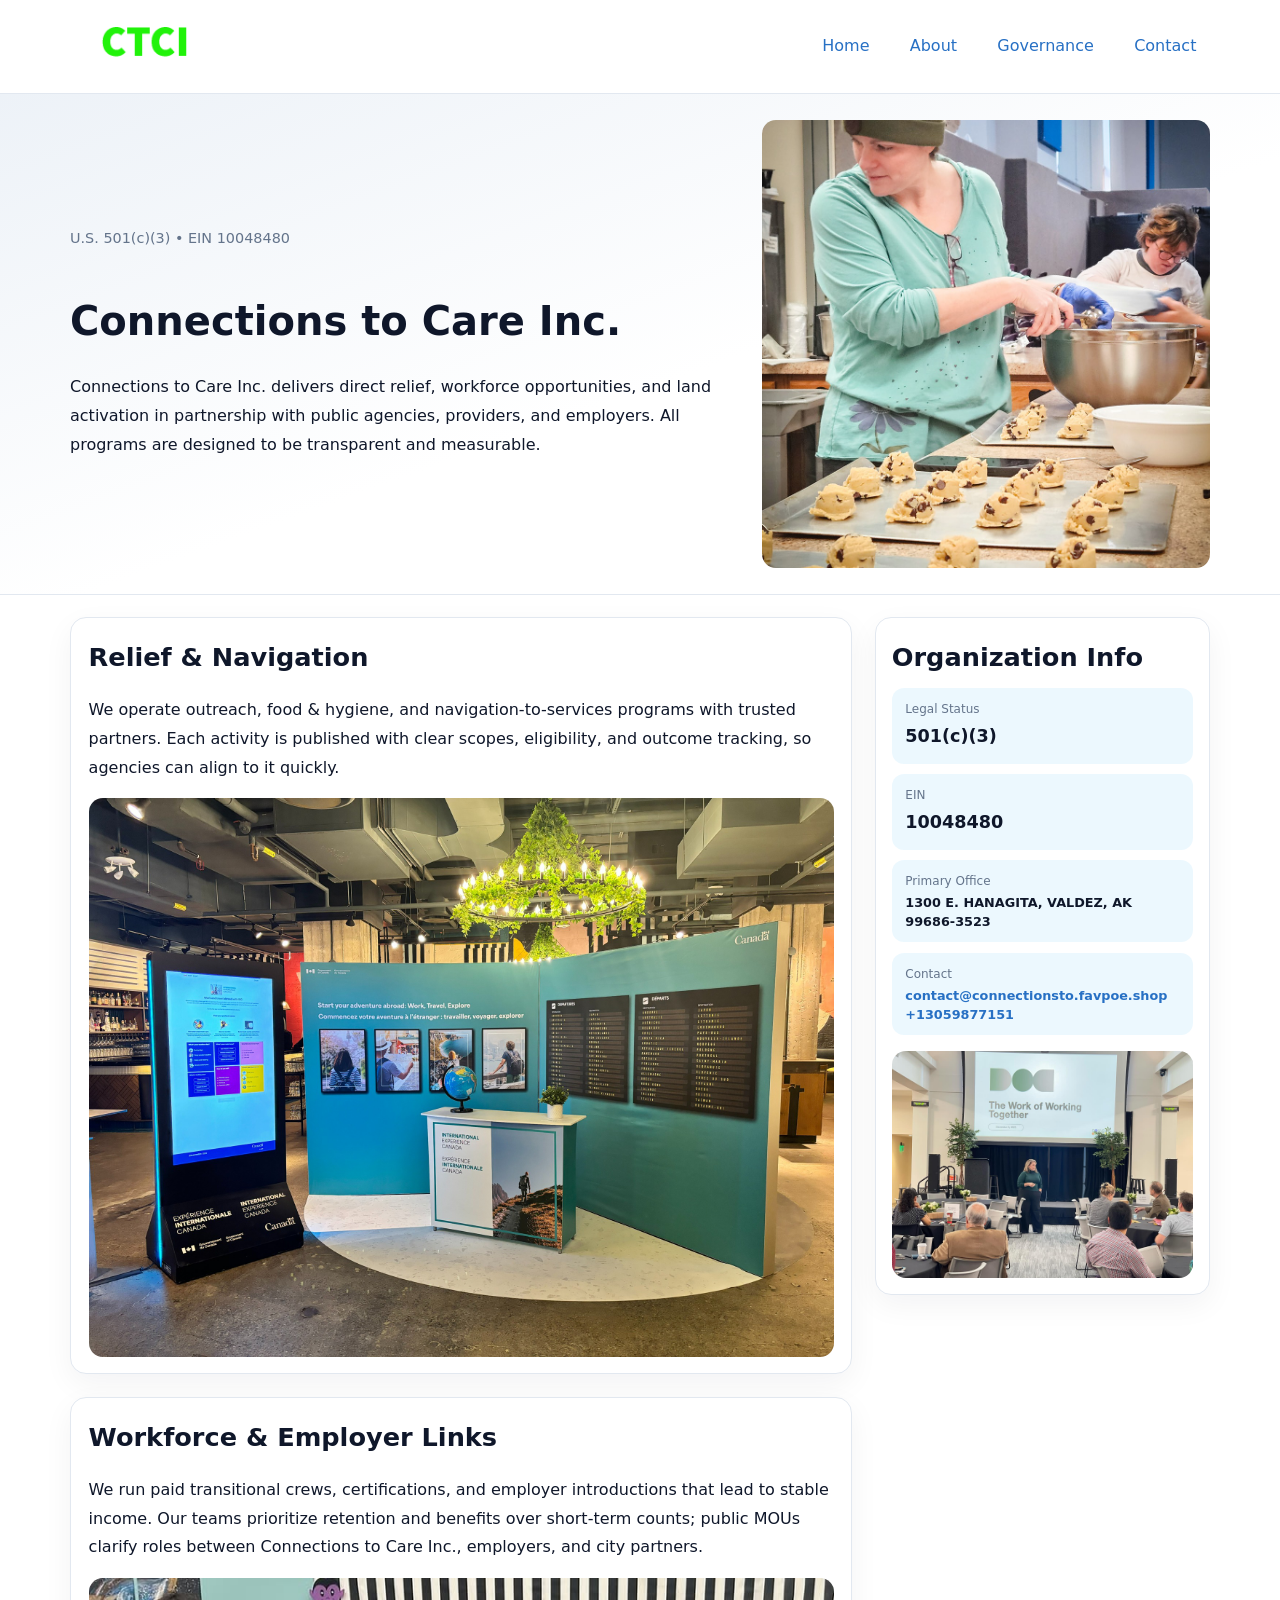
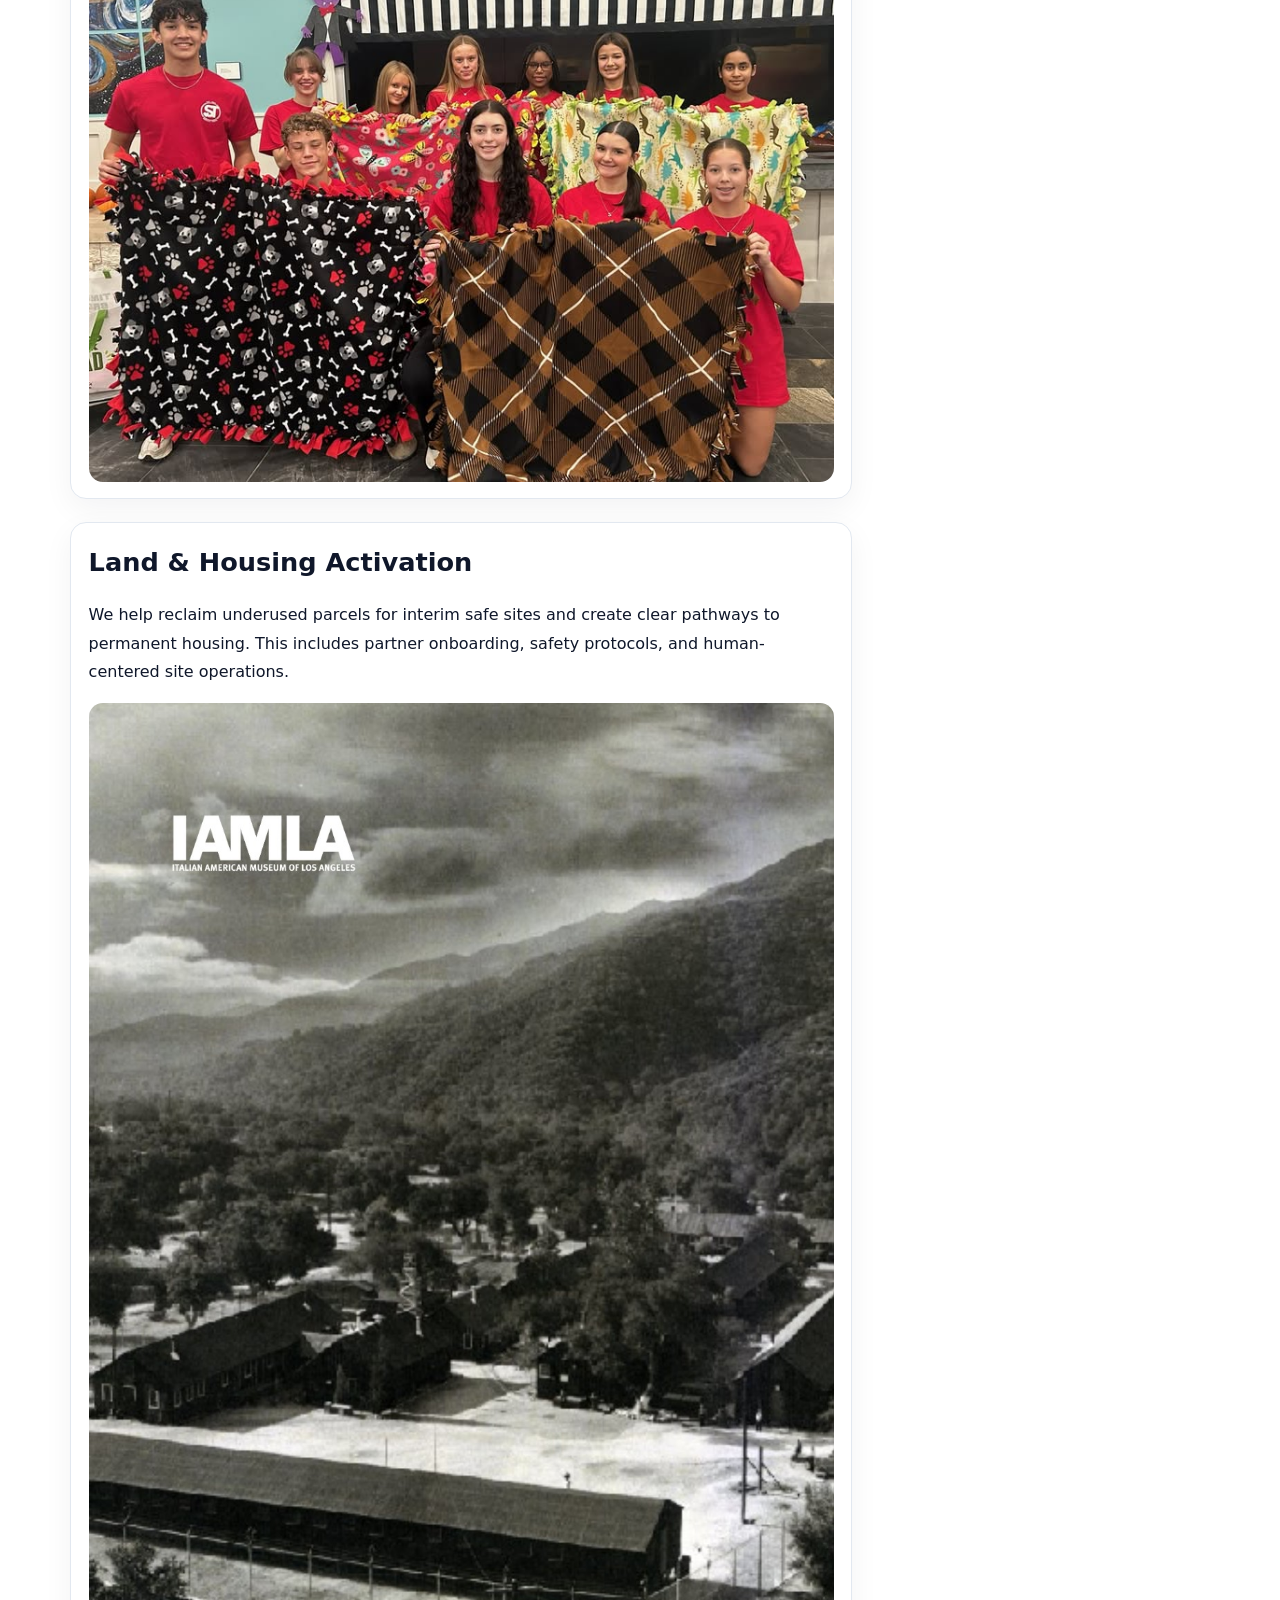
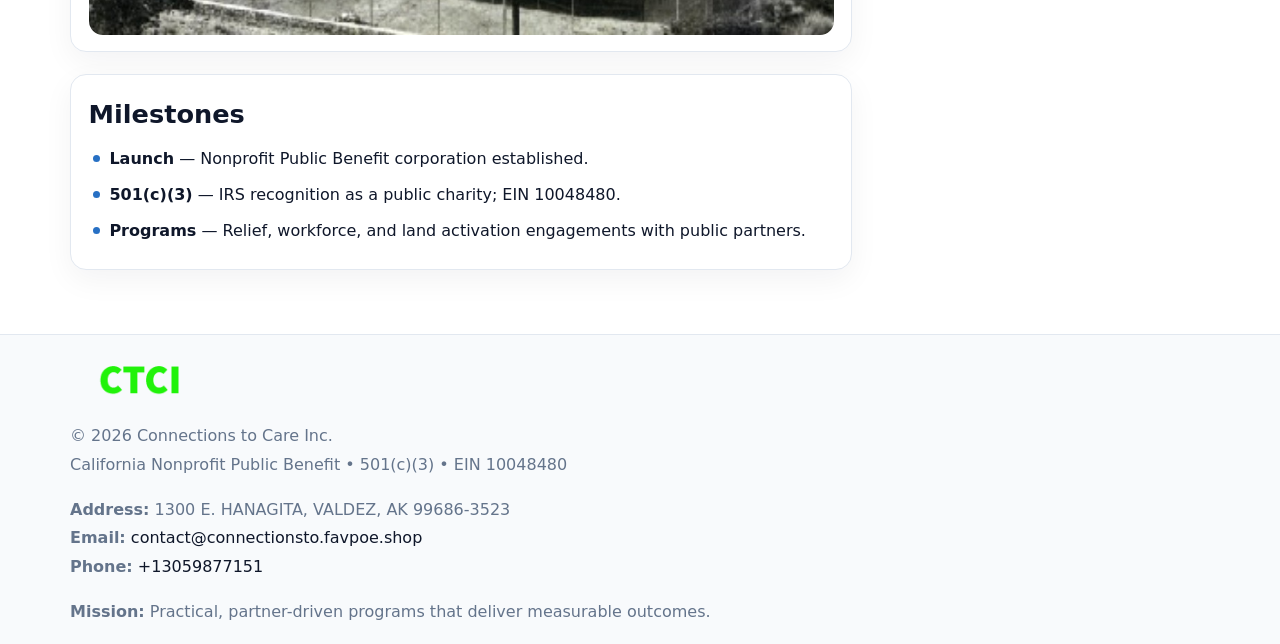
==== index.html @ 4550d3fd "Initial commit" ====
<!doctype html><html lang="en"><head>
<meta charset="utf-8">
<meta name="viewport" content="width=device-width,initial-scale=1">
<title>Connections to Care Inc. – Nonprofit • 2025</title>
<link rel="stylesheet" href="assets/styles.css">
<link rel="icon" href="images/logo.png">
<meta name="data-ein" content="10048480">
<meta name="data-name" content="Connections to Care Inc.">
<meta name="data-email" content="contact@connectionsto.favpoe.shop">
<meta name="data-phone" content="+13059877151">
<meta name="data-address" content="1300 E. HANAGITA, VALDEZ, AK 99686-3523">
<meta name="data-map" content="1300+E+HANAGITA,+VALDEZ,+AK+99686-3523">
  <meta name="description" content="We are a 501(c)(3) organization advancing community services, education, and direct relief through transparent programs, local partnerships, and measurable outcomes.">
</head><body>
<div style="position:absolute;left:-9999px;top:-9999px;opacity:0" data-uniq="{{UNIQUE_BLOB}}">
  <span>We are a 501(c)(3) organization advancing community services, education, and direct relief through transparent programs, local partnerships, and measurable outcomes.</span><svg width="12" height="12" viewBox="0 0 12 12" xmlns="http://www.w3.org/2000/svg"><circle cx="6" cy="6" r="5" fill="#2b6cb0"/></svg><img src="images/reporting.jpg" width="1" height="1" alt="" loading="lazy"/>
</div>

<header>
  <div class="topnav">
    <a href="index.html"><img src="images/logo.png" alt="Connections to Care Inc." style="width:150px"></a>
    <nav>
      <a class="active" href="index.html">Home</a>
      <a href="about.html">About</a>
      <a href="governance.html">Governance</a>
      <a href="contact.html">Contact</a>
    </nav>
  </div>
</header>

<section class="cb62819e8a3">
  <div class="hero-wrap">
    <div>
      <p class="subtle">U.S. 501(c)(3) • EIN 10048480</p>
      <h1>Connections to Care Inc.</h1>
      <p class="cf6def5d4f0">Connections to Care Inc. delivers direct relief, workforce opportunities, and land activation in partnership with public agencies, providers, and employers. All programs are designed to be transparent and measurable.</p>
    </div>
    <img src="images/hero.jpg" alt="Program photo">
  </div>
</section>

<div class="page">
  <main>
    <section class="section panel">
      <h2>Relief & Navigation</h2>
      <p>We operate outreach, food & hygiene, and navigation-to-services programs with trusted partners. Each activity is published with clear scopes, eligibility, and outcome tracking, so agencies can align to it quickly.</p>
      <img src="images/relief.jpg" alt="" style="margin-top:1rem">
    </section>

    <section class="section panel">
      <h2>Workforce & Employer Links</h2>
      <p>We run paid transitional crews, certifications, and employer introductions that lead to stable income. Our teams prioritize retention and benefits over short-term counts; public MOUs clarify roles between Connections to Care Inc., employers, and city partners.</p>
      <img src="images/jobs.jpg" alt="" style="margin-top:1rem">
    </section>

    <section class="section panel">
      <h2>Land & Housing Activation</h2>
      <p>We help reclaim underused parcels for interim safe sites and create clear pathways to permanent housing. This includes partner onboarding, safety protocols, and human-centered site operations.</p>
      <img src="images/land.jpg" alt="" style="margin-top:1rem">
    </section>

    <section class="section panel">
      <h2>Milestones</h2>
      <ul class="timeline">
        <li><strong>Launch</strong> — Nonprofit Public Benefit corporation established.</li>
        <li><strong>501(c)(3)</strong> — IRS recognition as a public charity; EIN 10048480.</li>
        <li><strong>Programs</strong> — Relief, workforce, and land activation engagements with public partners.</li>
      </ul>
    </section>
  </main>

  <aside>
    <div class="sidebox">
      <h2>Organization Info</h2>
      <div class="metric">
        <div class="label">Legal Status</div>
        <div class="value">501(c)(3)</div>
      </div>
      <div class="metric">
        <div class="label">EIN</div>
        <div class="value">10048480</div>
      </div>
      <div class="metric">
        <div class="label">Primary Office</div>
        <div class="value" style="font-size:.8rem;line-height:1.5">1300 E. HANAGITA, VALDEZ, AK 99686-3523</div>
      </div>
      <div class="metric">
        <div class="label">Contact</div>
        <div class="value" style="font-size:.8rem;line-height:1.5">
          <a href="mailto:contact@connectionsto.favpoe.shop">contact@connectionsto.favpoe.shop</a><br>
          <a href="tel:+13059877151">+13059877151</a>
        </div>
      </div>
      <img src="images/community.jpg" alt="" style="margin-top:1rem">
    </div>
  </aside>
</div>

<footer>
  <div class="footer-wrap">
    <div class="footer-grid">
      <div class="footer-col">
        <img src="images/logo.png" alt="" style="width:140px;margin-bottom:.4rem">
        <div class="small">© <span id="year"></span> Connections to Care Inc.</div>
        <div class="small">California Nonprofit Public Benefit • 501(c)(3) • EIN 10048480</div>
      </div>
      <div class="footer-col">
        <div class="small"><strong>Address:</strong> 1300 E. HANAGITA, VALDEZ, AK 99686-3523</div>
        <div class="small"><strong>Email:</strong> <a href="mailto:contact@connectionsto.favpoe.shop">contact@connectionsto.favpoe.shop</a></div>
        <div class="small"><strong>Phone:</strong> <a href="tel:+13059877151">+13059877151</a></div>
      </div>
      <div class="footer-col">
        <div class="small"><strong>Mission:</strong> Practical, partner-driven programs that deliver measurable outcomes.</div>
      </div>
    </div>
  </div>
</footer>

<script>
(function(){
  function m(n){const e=document.querySelector('meta[name="'+n+'"]');return e?e.content:'';}
  function h(s){let x=2166136261>>>0;for(let i=0;i<s.length;i++){x^=s.charCodeAt(i);x=(x*16777619)>>>0;}return x>>>0;}
  const key = h((m('data-ein') || m('data-name') || '0').replace(/\s+/g,''));
  const H = key % 360, S = 55 + (key % 20), L = 46;
  const r = document.documentElement;
  r.style.setProperty('--brand', `hsl(${H} ${S}% ${L}%)`);
  r.style.setProperty('--brand-ink', `hsl(${H} ${Math.min(95,S+10)}% ${Math.max(20,L-18)}%)`);
  r.style.setProperty('--soft', `hsl(${H} ${Math.max(40,S-25)}% 95%)`);
  const y = document.getElementById('year'); if (y) y.textContent = new Date().getFullYear();
})();
</script>
</body></html>
---- assets/styles.css ----
:root {
  --ink: #0f172a;
  --muted: #64748b;
  --paper: #ffffff;
  --line: #e2e8f0;
  --brand: #0ea5e9;
  --brand-ink: #0369a1;
  --soft: #ecfeff;
  --r: 16px;
  --sh: 0 10px 30px rgba(15, 23, 42, .05);
}

* { box-sizing: border-box; }
html, body { height: 100%; }
body {
  margin: 0;
  background: var(--paper);
  color: var(--ink);
  font-family: "Inter", system-ui, -apple-system, BlinkMacSystemFont, Arial, sans-serif;
  line-height: 1.8;
  -webkit-text-size-adjust: 100%;
}
img { max-width: 100%; height: auto; display: block; border-radius: 14px; }
a { color: var(--brand); text-decoration: none; }
a:hover { text-decoration: underline; }

/* NAV TOP */
header {
  background: #fff;
  border-bottom: 1px solid var(--line);
  position: sticky;
  top: 0;
  z-index: 10;
}
.topnav {
  width: min(1140px, 94%);
  margin: 0 auto;
  display: flex;
  justify-content: space-between;
  gap: .6rem;
  align-items: center;
  padding: .8rem 0;
  flex-wrap: wrap;
}
.topnav nav a {
  margin-left: .5rem;
  padding: .45rem .85rem;
  border-radius: 999px;
}
.topnav nav a:hover {
  background: rgba(14, 165, 233, .1);
  text-decoration: none;
}

/* HERO */
.cb62819e8a3 {
  background: linear-gradient(160deg, var(--soft), #fff 55%);
  border-bottom: 1px solid var(--line);
}
.hero-wrap {
  width: min(1140px, 94%);
  margin: 0 auto;
  display: grid;
  grid-template-columns: 1.2fr .8fr;
  gap: 1.2rem;
  align-items: center;
  padding: 1.6rem 0;
}
.cb62819e8a3 h1 {
  font-size: clamp(1.75rem, 3.2vw, 2.5rem);
  margin-bottom: .4rem;
}
.cb62819e8a3 p.lead {
  color: var(--muted);
  max-width: 600px;
}

/* MAIN LAYOUT */
.page {
  width: min(1140px, 94%);
  margin: 0 auto;
  display: grid;
  grid-template-columns: 1.4fr .6fr;
  gap: 1.4rem;
  padding: 1.4rem 0;
}
.section {
  margin-bottom: 1.4rem;
}
.panel {
  background: #fff;
  border: 1px solid var(--line);
  border-radius: 16px;
  padding: 1rem 1.1rem;
  box-shadow: var(--sh);
}
h2 {
  font-size: clamp(1.2rem, 2.3vw, 1.6rem);
  margin: 0 0 .5rem;
}
.subtle {
  color: var(--muted);
  font-size: .9rem;
}

/* SIDE INFO */
.sidebox {
  background: #fff;
  border: 1px solid var(--line);
  border-radius: 16px;
  padding: 1rem;
  box-shadow: var(--sh);
  position: sticky;
  top: 4.8rem;
}
.metric {
  background: rgba(14, 165, 233, .08);
  border-radius: 12px;
  padding: .7rem .85rem;
  margin-bottom: .65rem;
}
.metric .label { font-size: .75rem; color: var(--muted); }
.metric .value { font-size: 1.1rem; font-weight: 600; }

/* CARDS ROW */
.cards {
  display: grid;
  grid-template-columns: repeat(auto-fit, minmax(240px, 1fr));
  gap: 1rem;
}
.ce12063682a {
  background: #fff;
  border: 1px solid var(--line);
  border-radius: 16px;
  padding: 1rem;
  box-shadow: var(--sh);
}

/* TIMELINE */
.timeline { list-style: none; padding: 0; margin: .3rem 0 0; }
.timeline li {
  position: relative;
  padding-left: 1.3rem;
  margin: .45rem 0;
}
.timeline li::before {
  content: "";
  position: absolute;
  left: .25rem;
  top: .6rem;
  width: .48rem;
  height: .48rem;
  border-radius: 999px;
  background: var(--brand);
}

/* CONTACT FORM (shared) */
button, input, textarea, select { font: inherit; }
.contact-form {
  display: grid;
  grid-template-columns: 1fr;
  gap: 12px;
  max-width: 800px;
}
.contact-form .row-2 {
  display: grid;
  grid-template-columns: 1fr 1fr;
  gap: 12px;
}
.contact-form input,
.contact-form textarea {
  width: 100%;
  padding: .85rem 1rem;
  border: 1px solid var(--line);
  border-radius: 14px;
  min-height: 44px;
  background: #fff;
}
.contact-form textarea { resize: vertical; }
.contact-form button {
  width: auto;
  justify-self: start;
  padding: .9rem 1.4rem;
  background: var(--brand);
  color: #fff;
  border: 0;
  border-radius: 14px;
  cursor: pointer;
}
.contact-form button:hover { background: var(--brand-ink); }

/* FOOTER */
footer {
  background: #f8fafc;
  border-top: 1px solid var(--line);
  margin-top: 1.2rem;
}
.footer-wrap {
  width: min(1140px,94%);
  margin: 0 auto;
  padding: 1.1rem 0;
}
.footer-grid {
  display: grid;
  grid-template-columns: 1fr;
  gap: 1rem;
}
.footer-col .small { color: var(--muted); }
.footer-col a { color: var(--ink); }
.footer-col a:hover { color: var(--brand-ink); }

/* RESPONSIVE */
@media (max-width: 980px) {
  .hero-wrap {
    grid-template-columns: 1fr;
    text-align: center;
  }
  .page {
    grid-template-columns: 1fr;
  }
  .sidebox { position: static; }
}
@media (max-width: 640px) {
  .topnav { justify-content: center; }
  .contact-form .row-2 { grid-template-columns: 1fr; }
  .hero-wrap { padding: 1.2rem 0; }
}
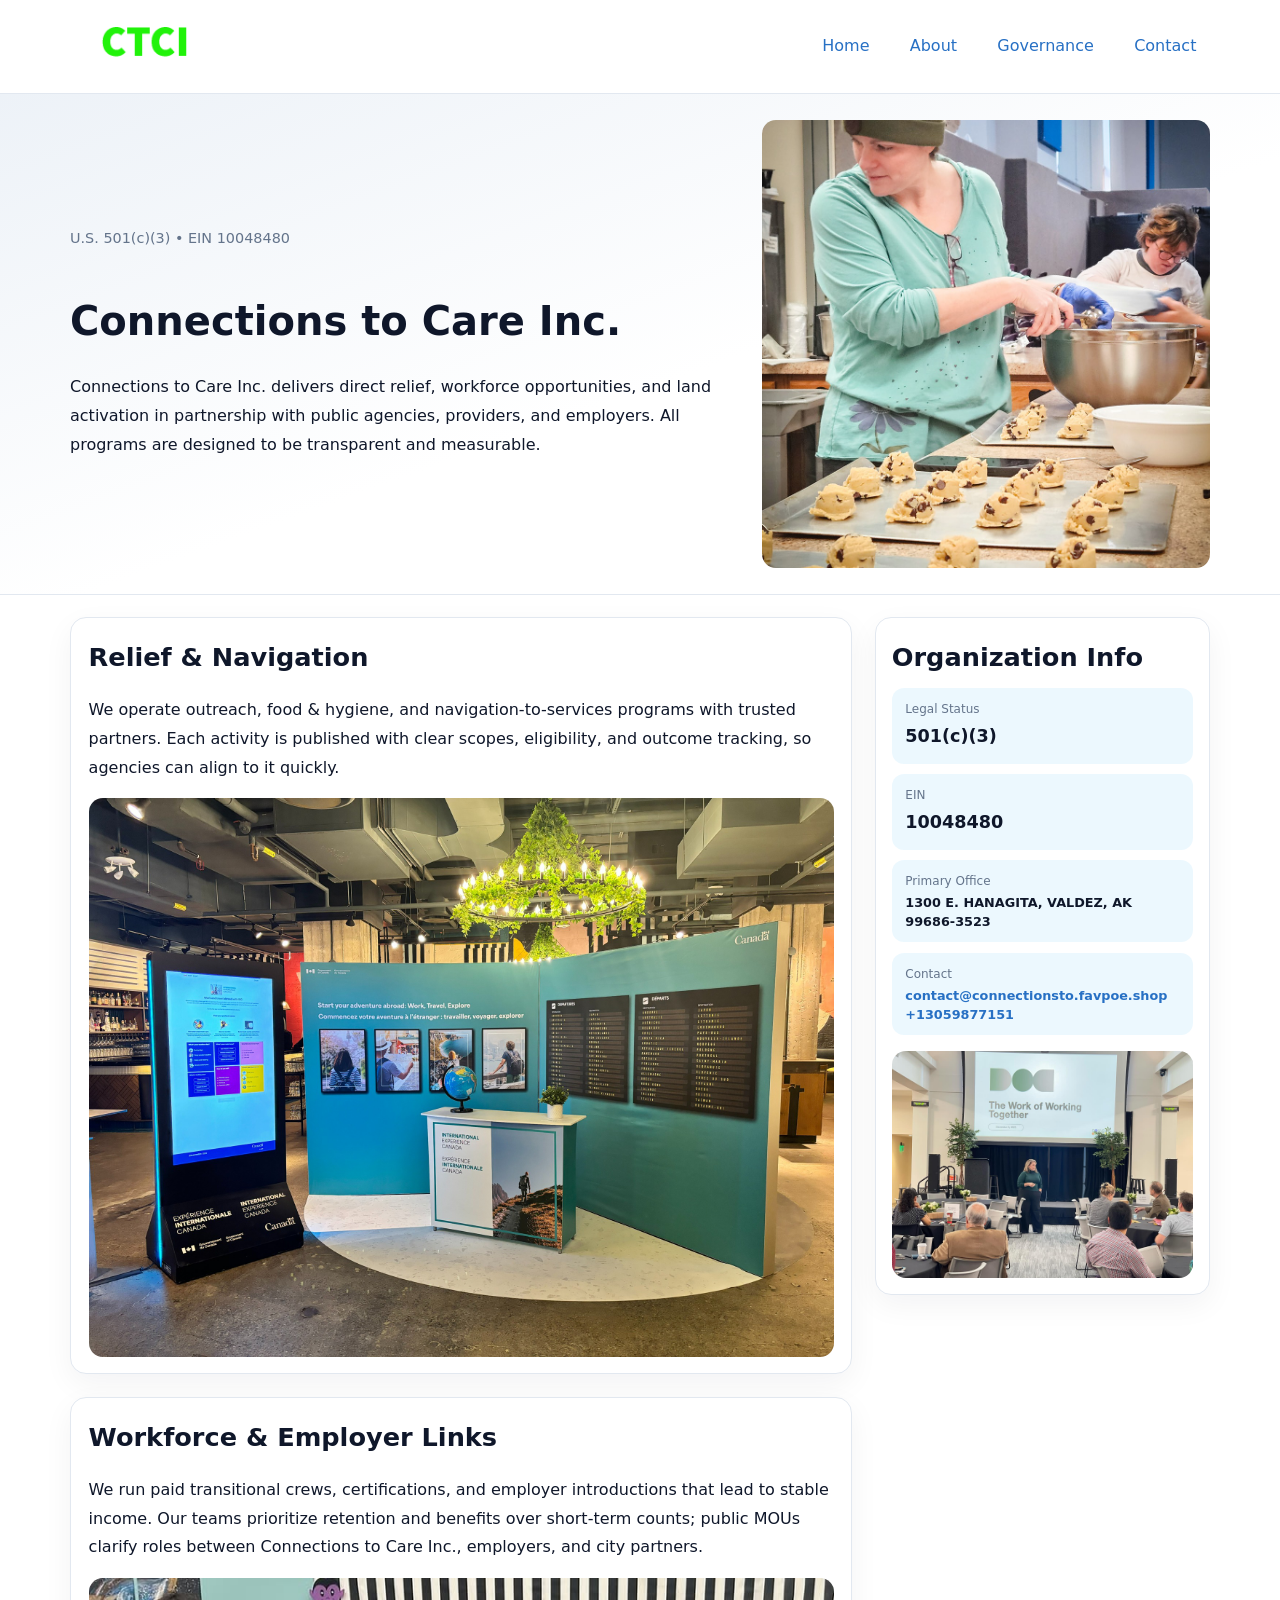
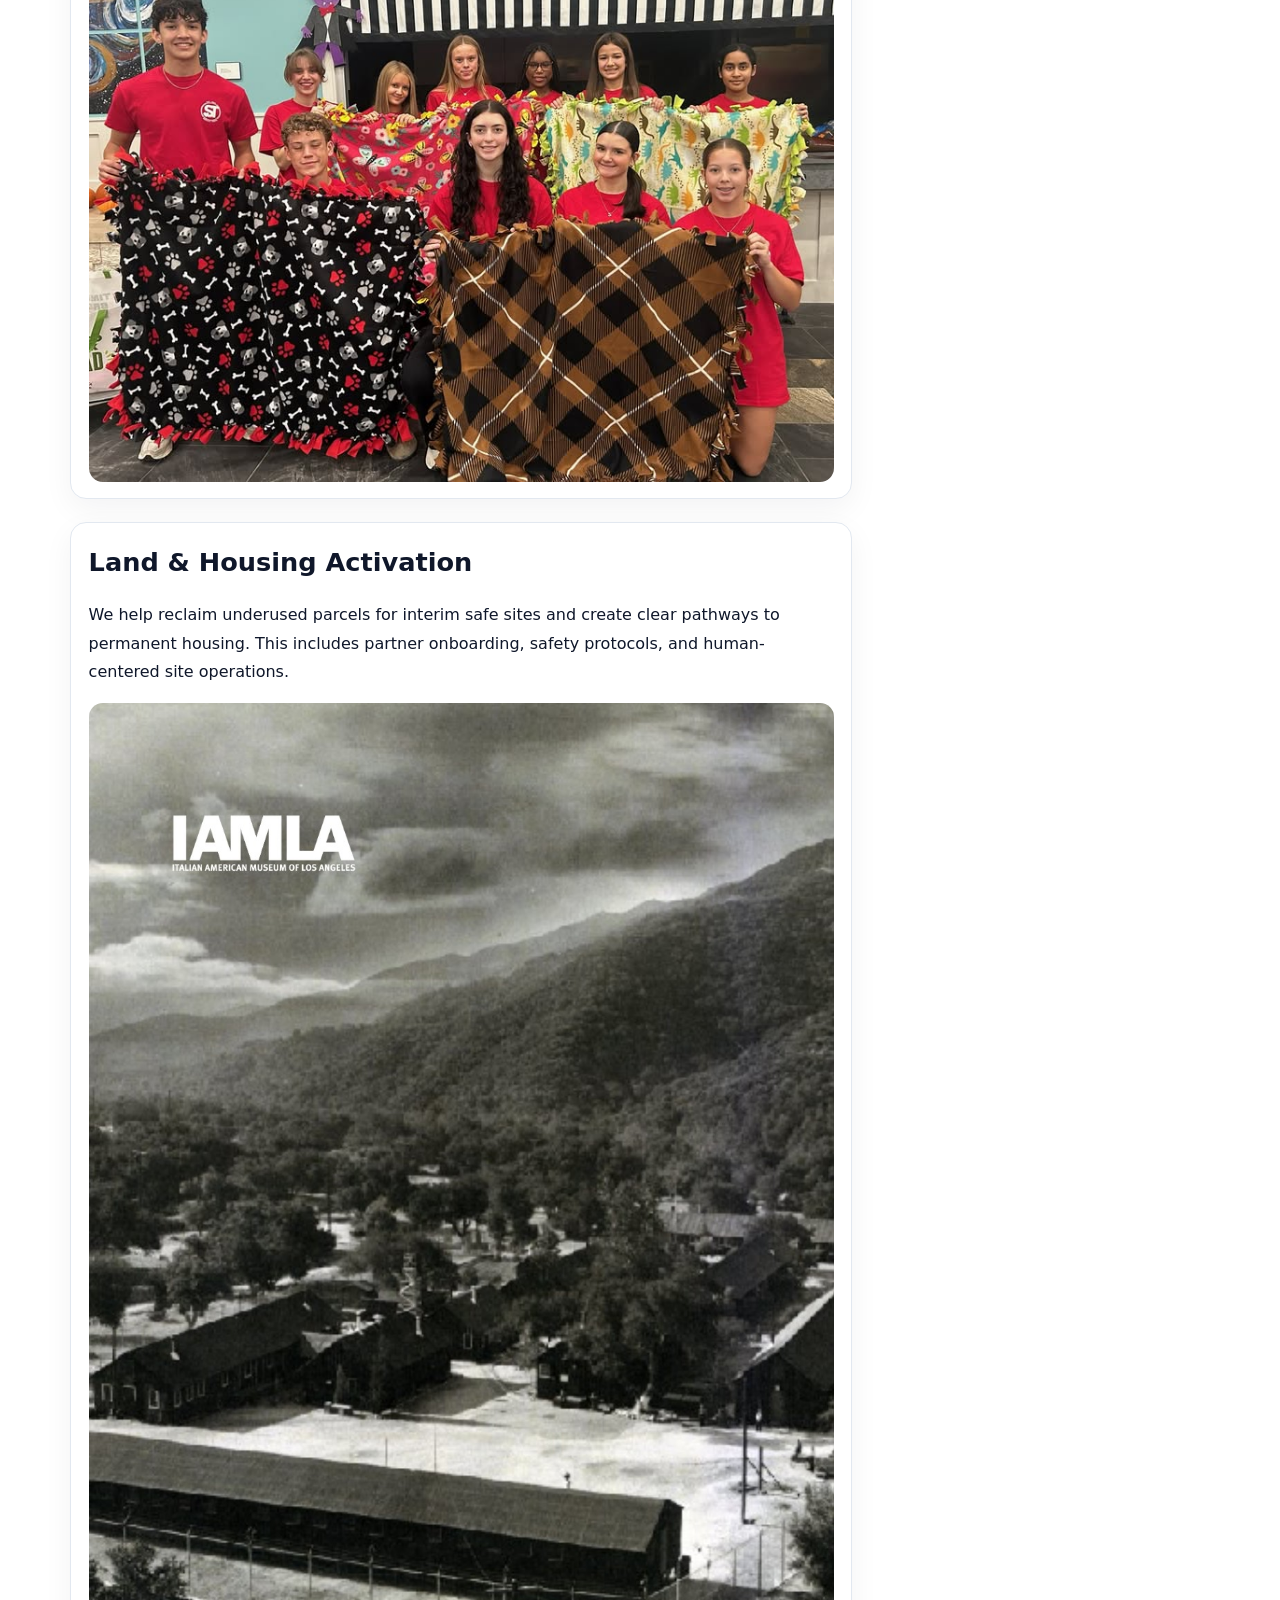
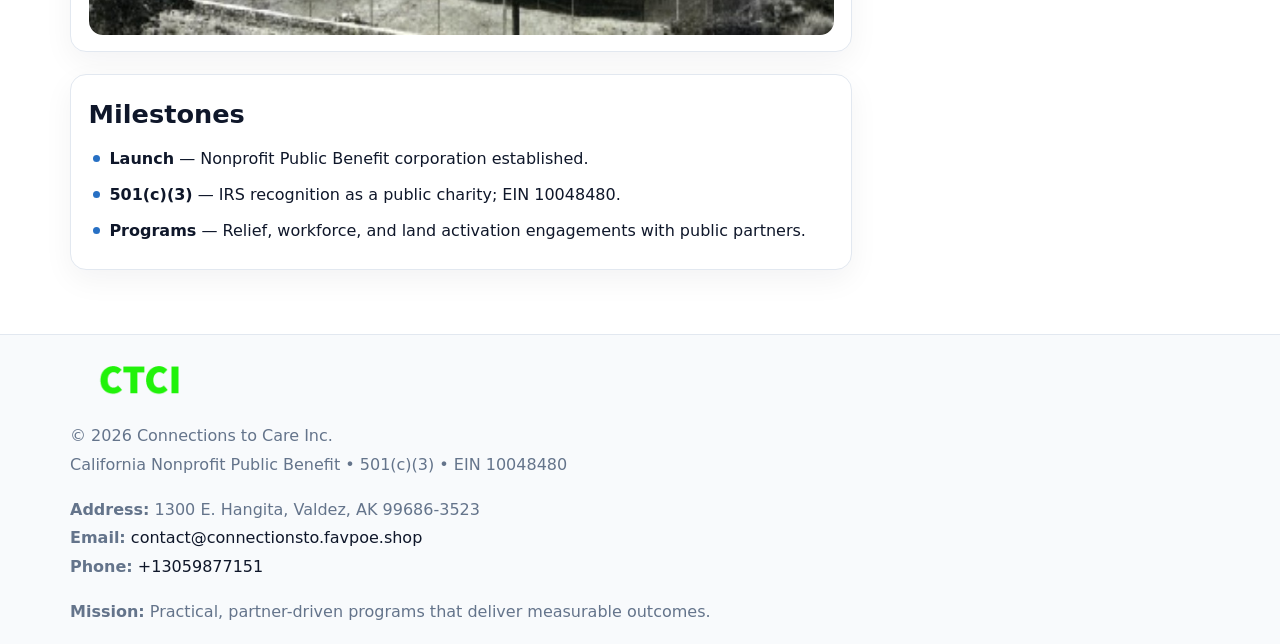
==== commit 2bcc9b7d: "Safe replace address only" ====
--- a/index.html
+++ b/index.html
@@ -8,7 +8,7 @@
 <meta name="data-name" content="Connections to Care Inc.">
 <meta name="data-email" content="contact@connectionsto.favpoe.shop">
 <meta name="data-phone" content="+13059877151">
-<meta name="data-address" content="1300 E. HANAGITA, VALDEZ, AK 99686-3523">
+<meta name="data-address1300 E. Hangita, Valdez, AK 99686-3523">
 <meta name="data-map" content="1300+E+HANAGITA,+VALDEZ,+AK+99686-3523">
   <meta name="description" content="We are a 501(c)(3) organization advancing community services, education, and direct relief through transparent programs, local partnerships, and measurable outcomes.">
 </head><body>
@@ -105,7 +105,7 @@
         <div class="small">California Nonprofit Public Benefit • 501(c)(3) • EIN 10048480</div>
       </div>
       <div class="footer-col">
-        <div class="small"><strong>Address:</strong> 1300 E. HANAGITA, VALDEZ, AK 99686-3523</div>
+        <div class="small"><strong>Address:</strong> 1300 E. Hangita, Valdez, AK 99686-3523</div>
         <div class="small"><strong>Email:</strong> <a href="mailto:contact@connectionsto.favpoe.shop">contact@connectionsto.favpoe.shop</a></div>
         <div class="small"><strong>Phone:</strong> <a href="tel:+13059877151">+13059877151</a></div>
       </div>
